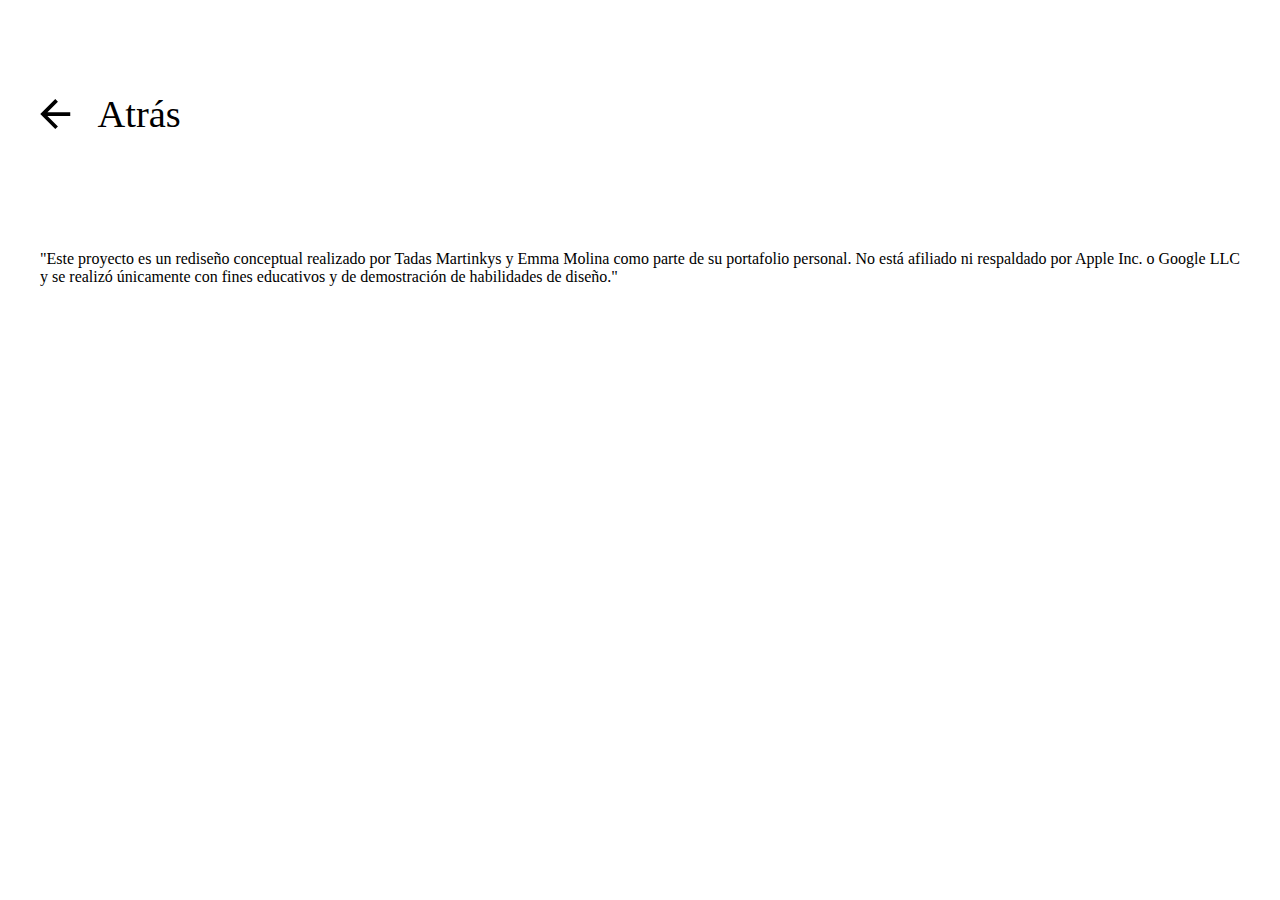
==== proyecto3.html @ 89b725ac "Create proyecto3.html" ====
<!DOCTYPE html>
<html lang="es">
<head>
    <meta charset="UTF-8">
    <meta http-equiv="X-UA-Compatible" content="IE=edge">
    <meta name="viewport" content="width=device-width, initial-scale=1.0">
    <title>Proyecto 2</title>
</head>
<body>

    <div class="wrapper">
        <div class="return-btn">
            <a href="index.html" class="return"><svg class="return-svg" viewBox="0 0 51 51" fill="none" xmlns="http://www.w3.org/2000/svg">
                <path d="M25.3342 50.5551L0.445312 25.6662L25.3342 0.777344L29.7675 5.1329L12.3453 22.5551H50.2231V28.7773H12.3453L29.7675 46.1996L25.3342 50.5551Z" fill="black"/>
            </svg><span class="return">Atrás</span></a>
        </div>
        <img src="assets/proyecto3.png" alt="">

        <p>"Este proyecto es un rediseño conceptual realizado por Tadas Martinkys y Emma Molina como parte de su portafolio personal. No está afiliado ni respaldado por Apple Inc. o Google LLC y se realizó únicamente con fines educativos y de demostración de habilidades de diseño."</p>
</div>

    
    
</body>

<style>
    body {
    display: flex;
    flex-direction: column;
    padding: 2;
    }

    .return-svg {
        width: .8em;
    }

    .return {
        display: flex;
        gap: .7em;
        font-size: 2.4rem;
        text-decoration: none;
        color: black;
    }

    .return-btn {
        display: flex;
        flex-direction: row;
        gap: 1em;
        margin-top: 4em;
        margin-bottom: 5em;
    }

    .return:hover {
         text-decoration: underline;
    }

    img {
        width: 100%;
        max-width: 1200px;
        
    }

    .volver { 
        max-width: 1200px;
        width: auto;
        margin: auto;
    }

@media (min-width: 768px) {

    .wrapper {
        max-width: 1200px;
        margin: 20px auto;
    }

    img {
        margin: auto;
    }
}
</style>
</html>
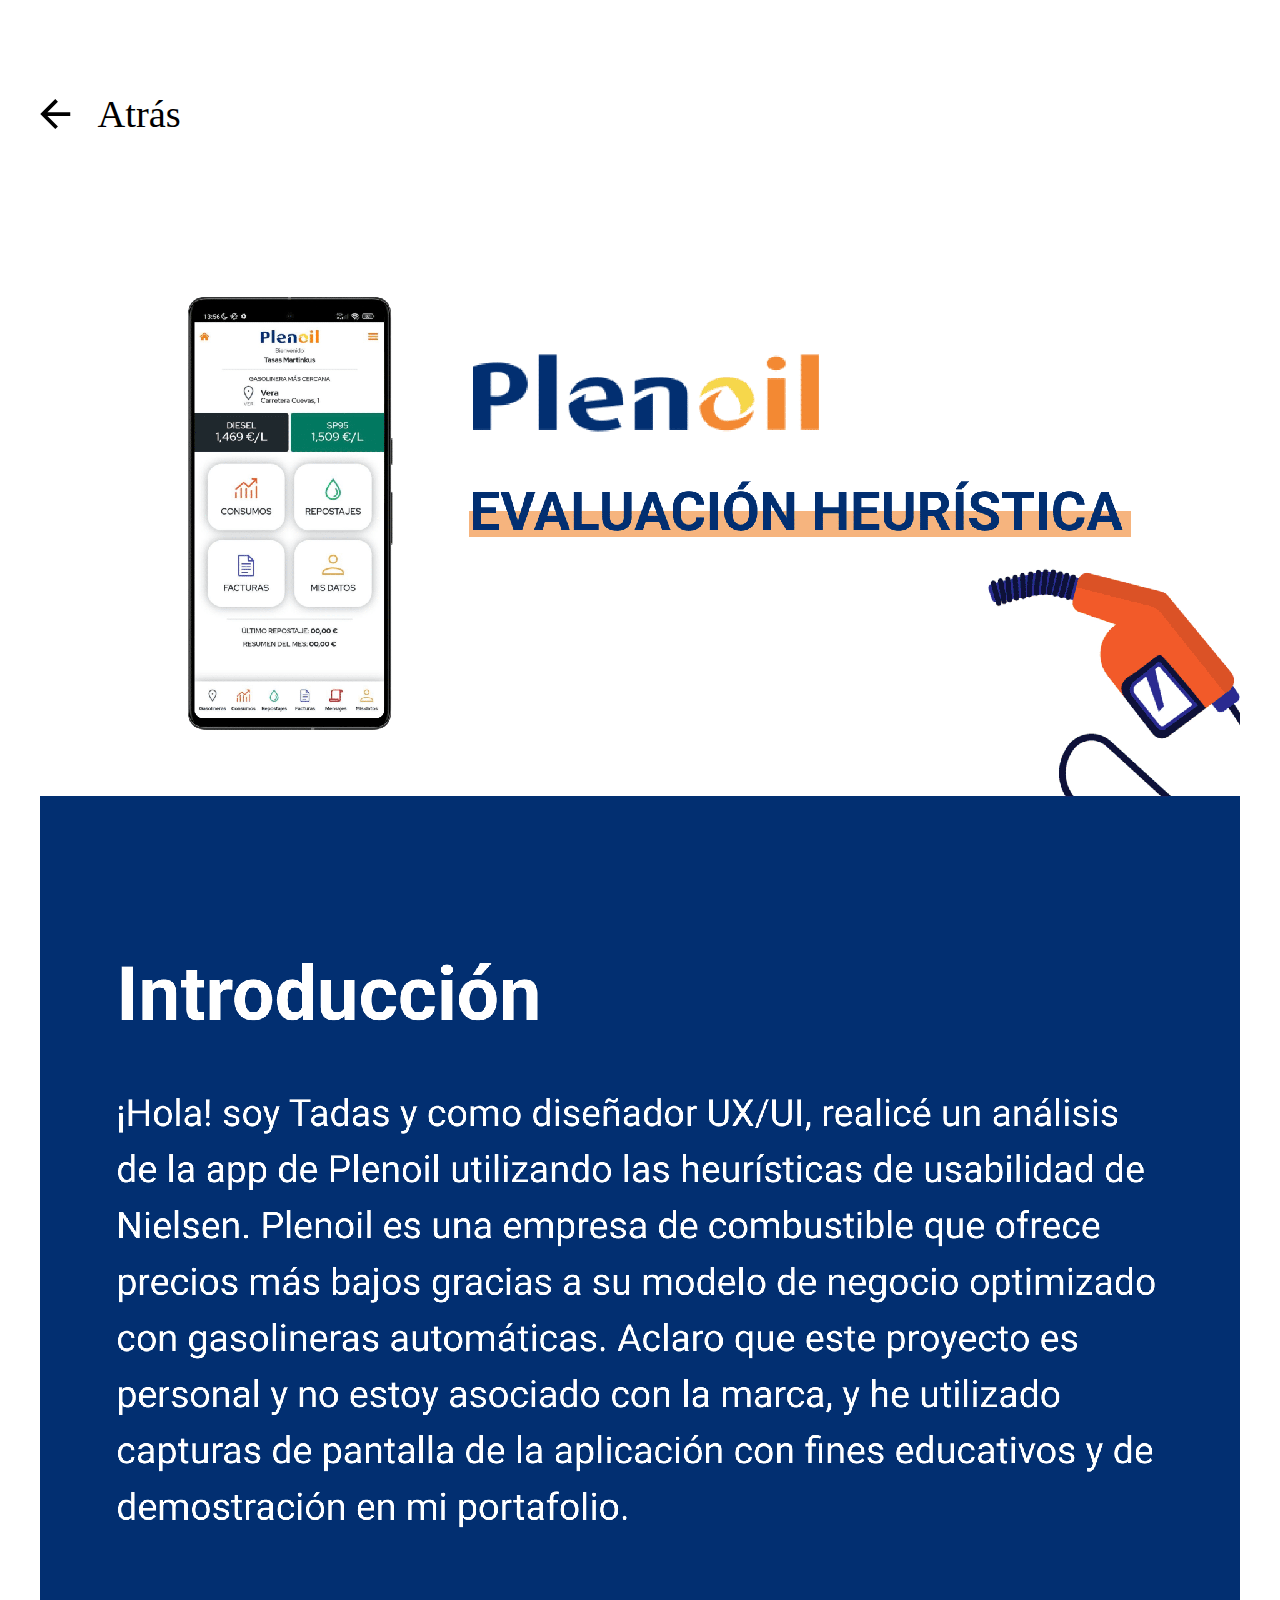
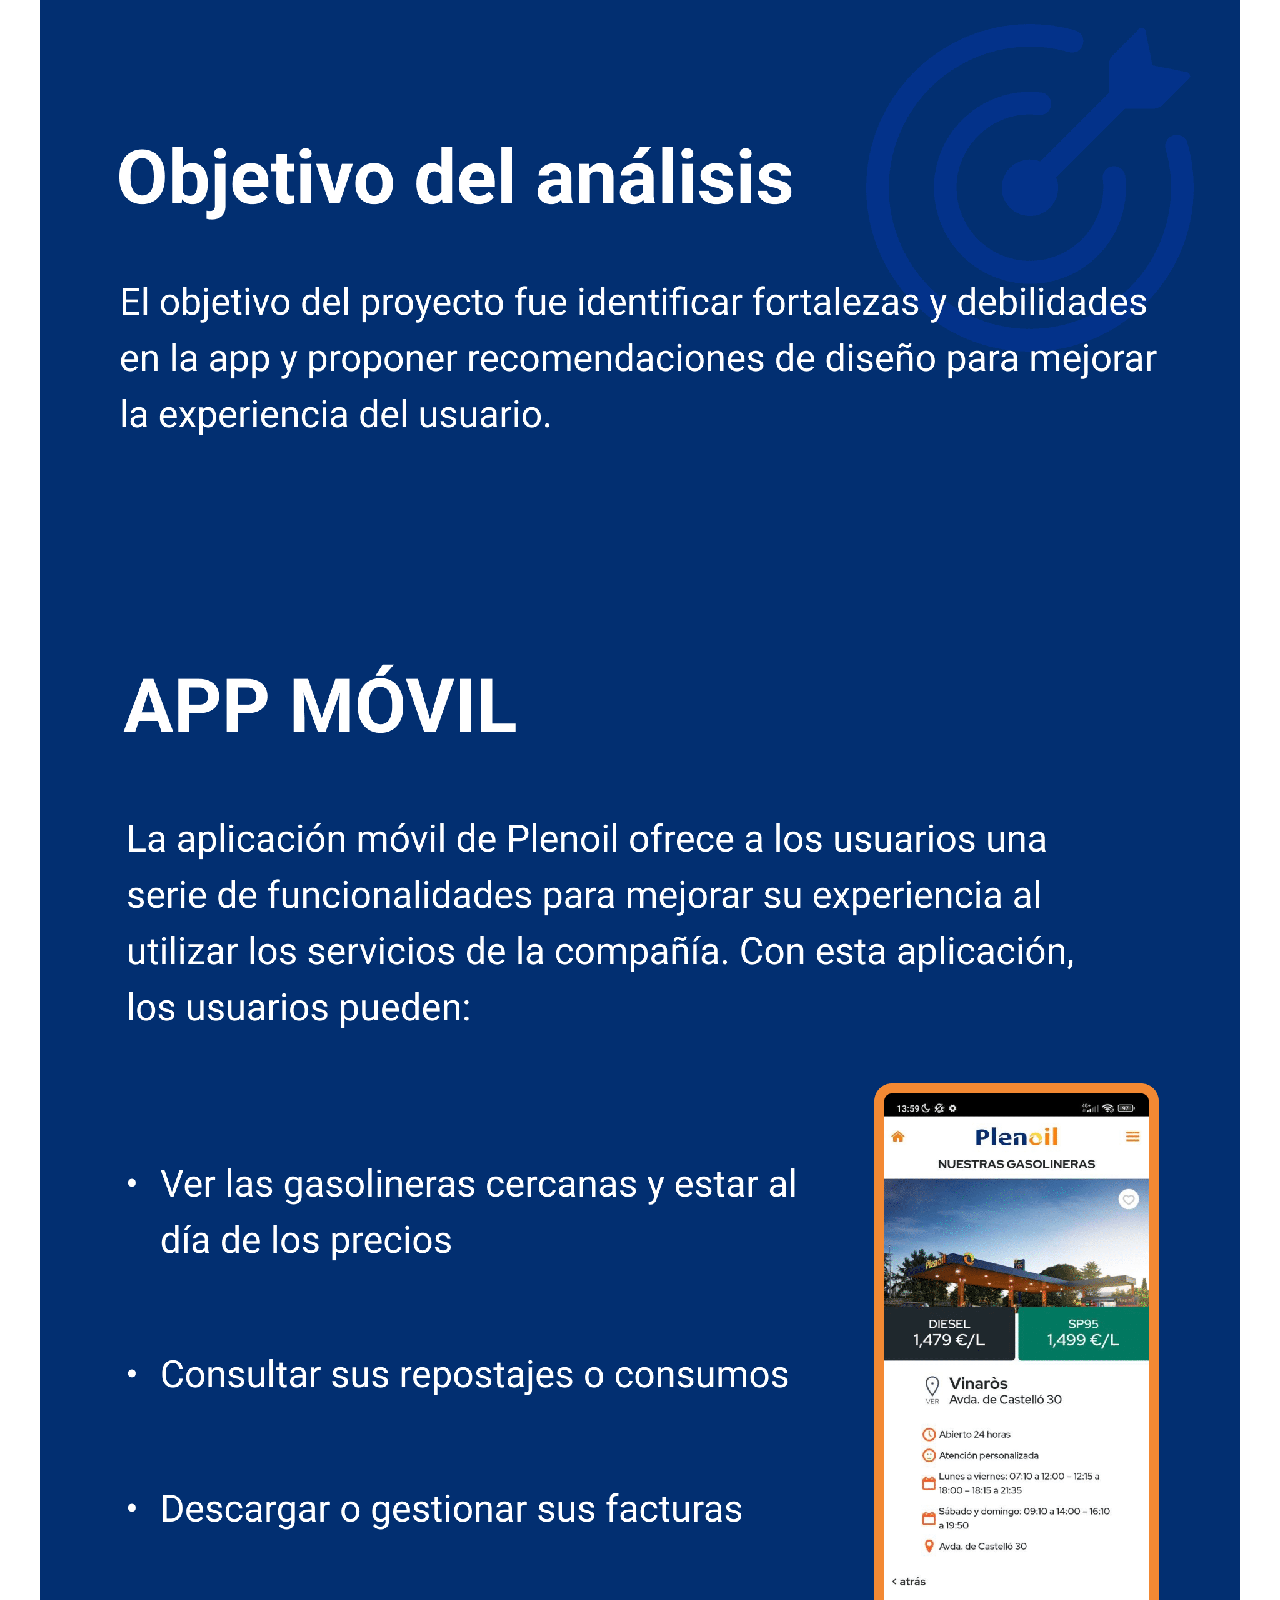
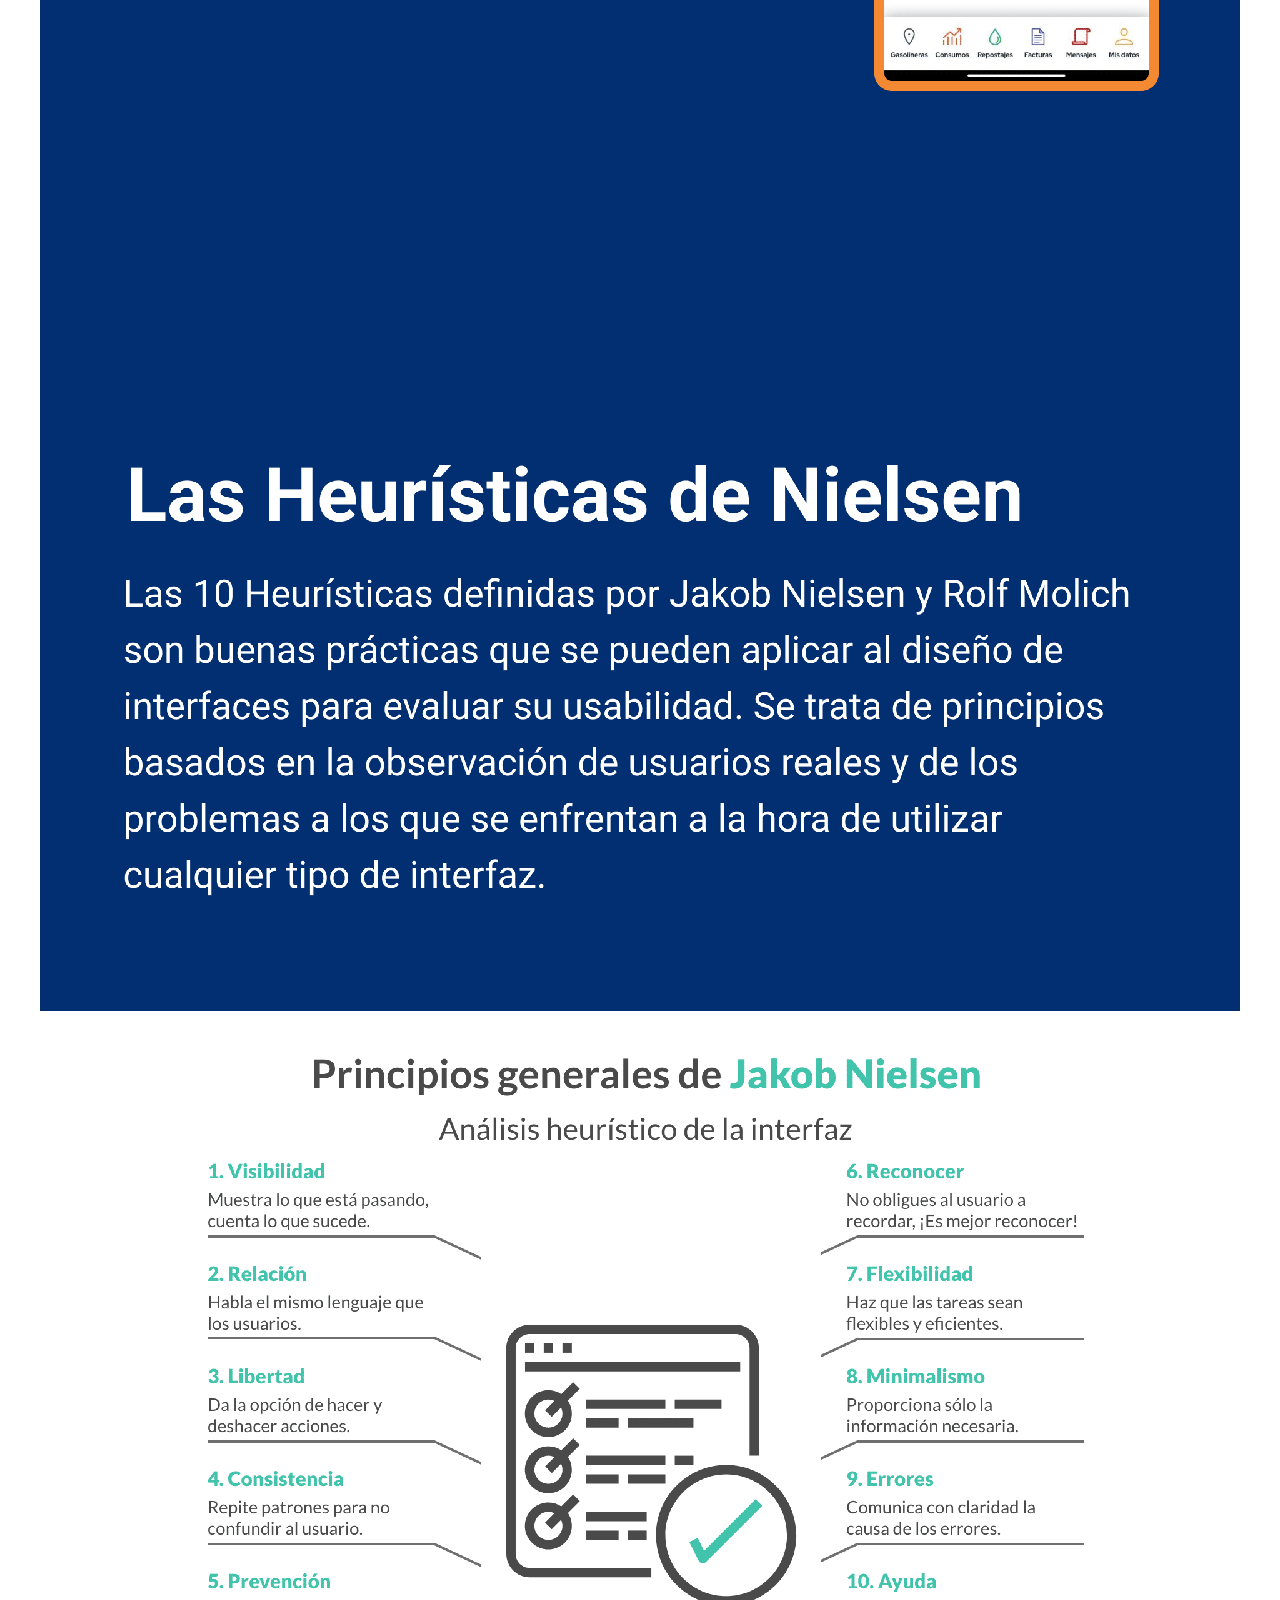
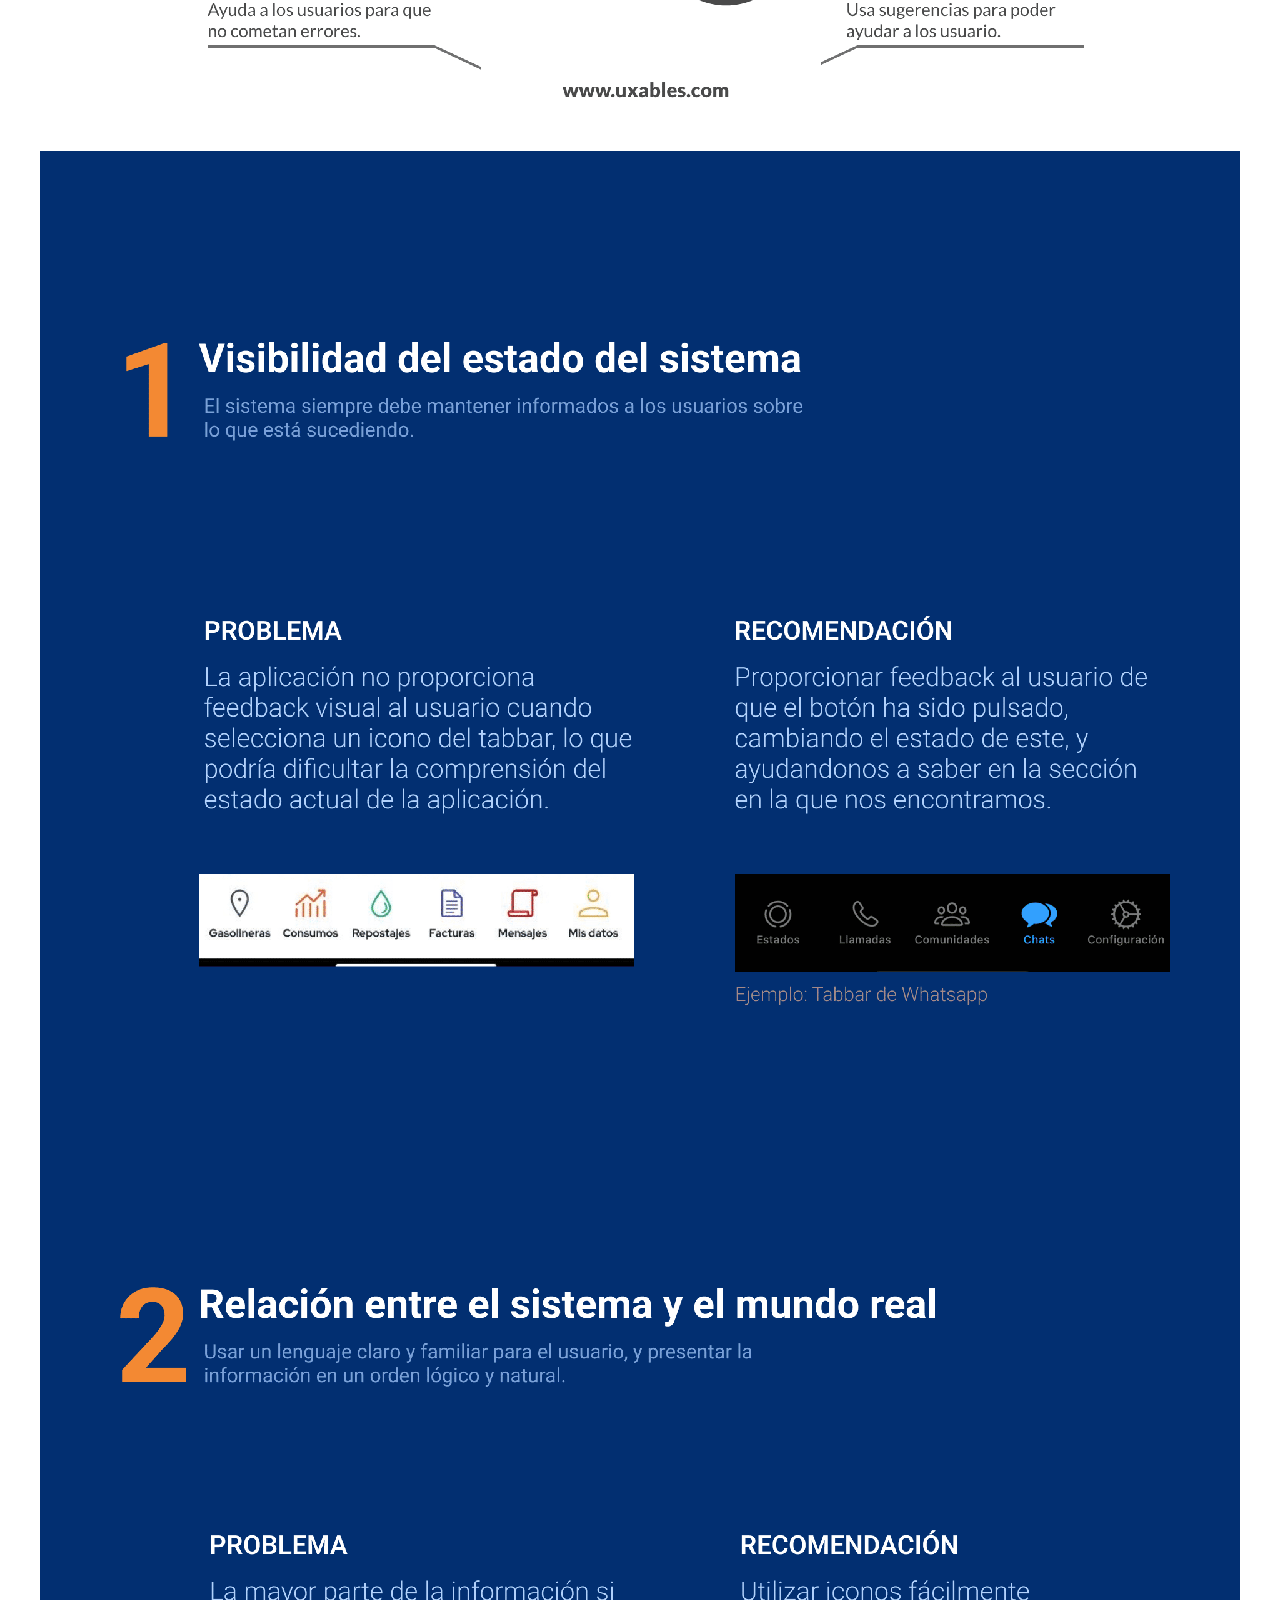
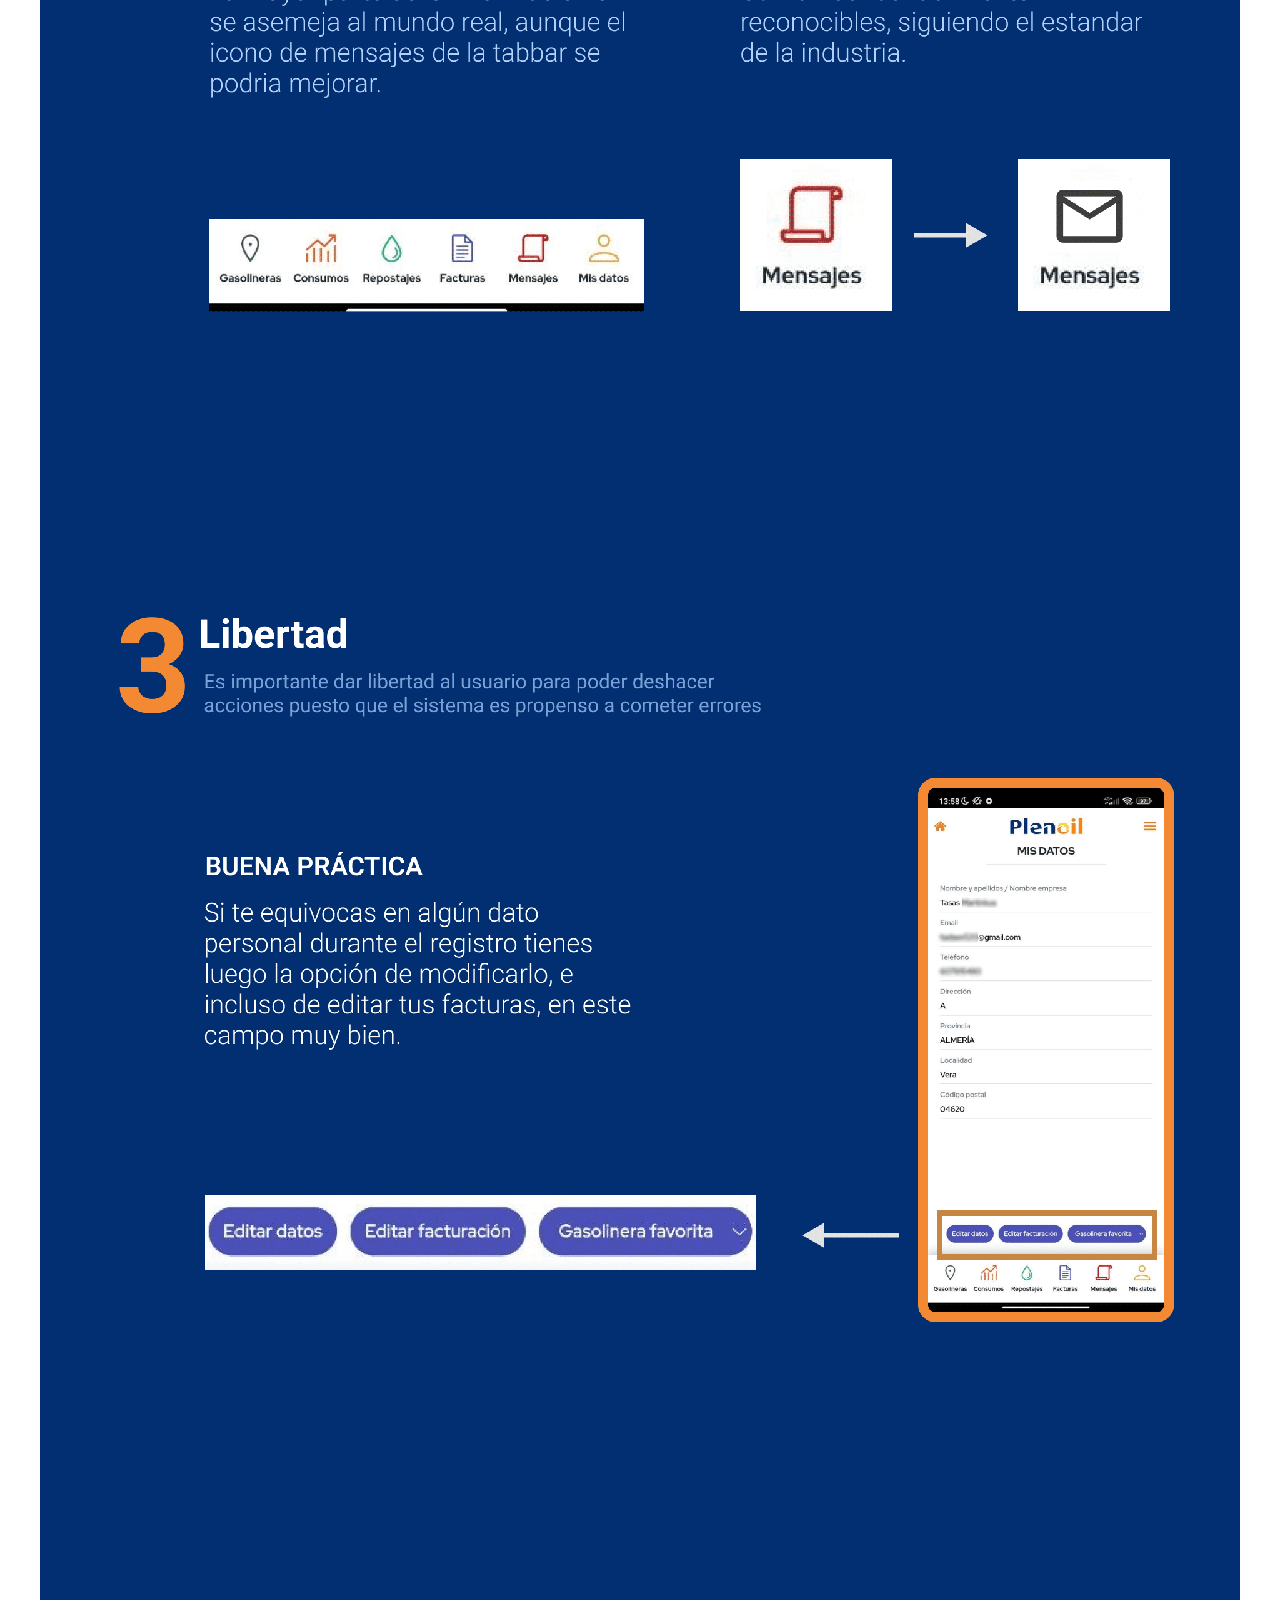
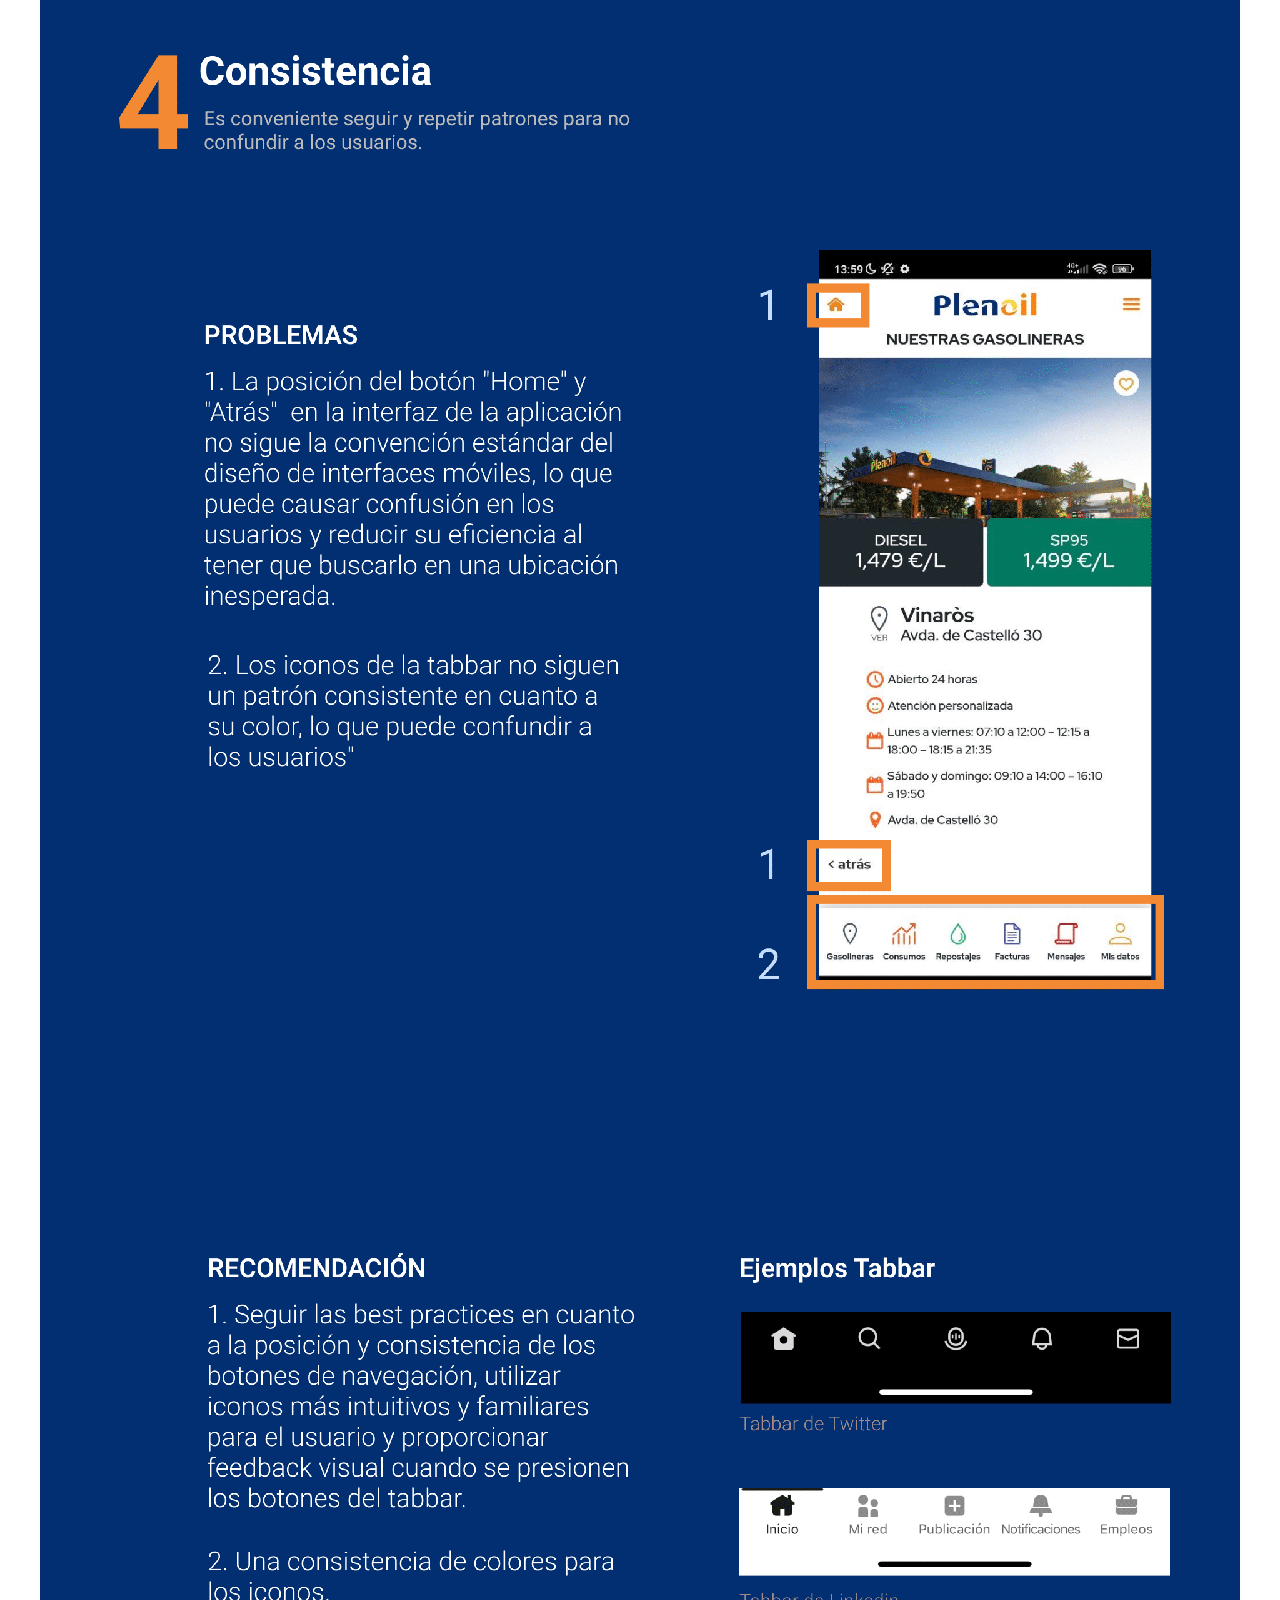
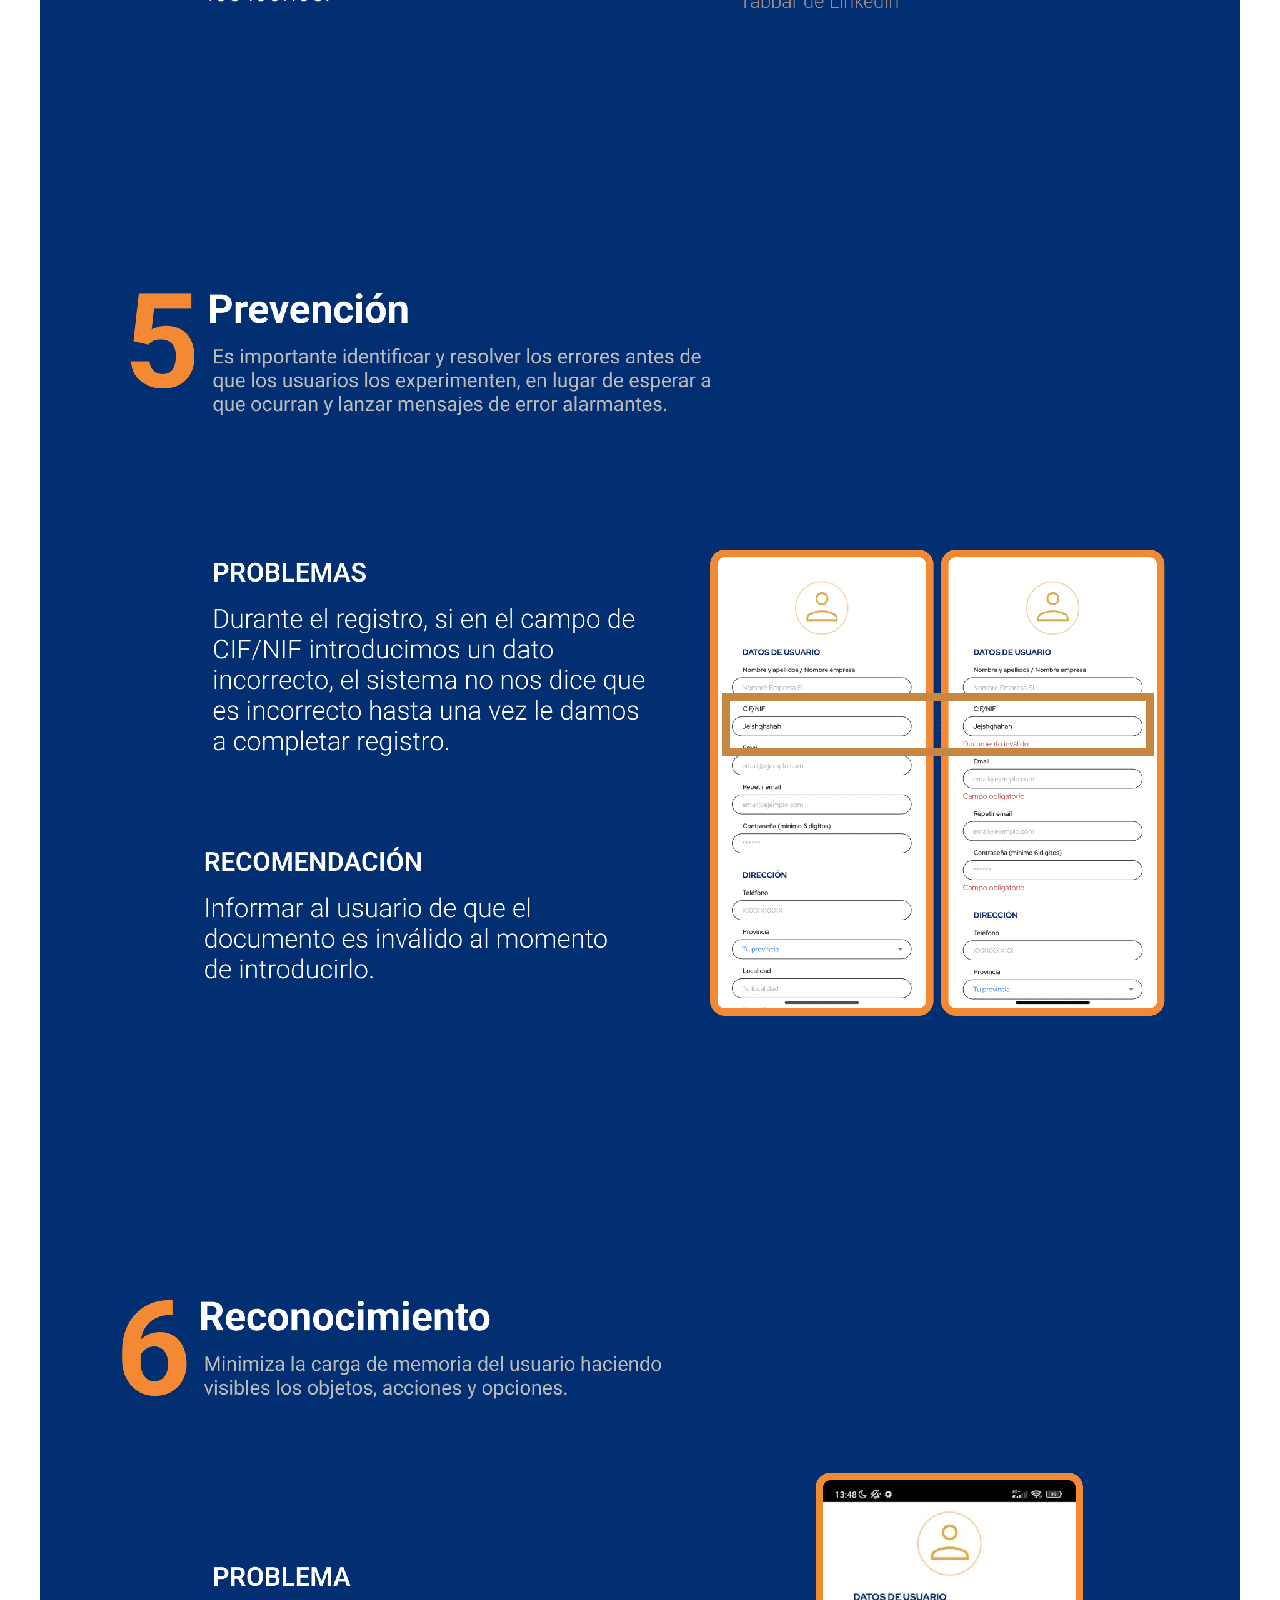
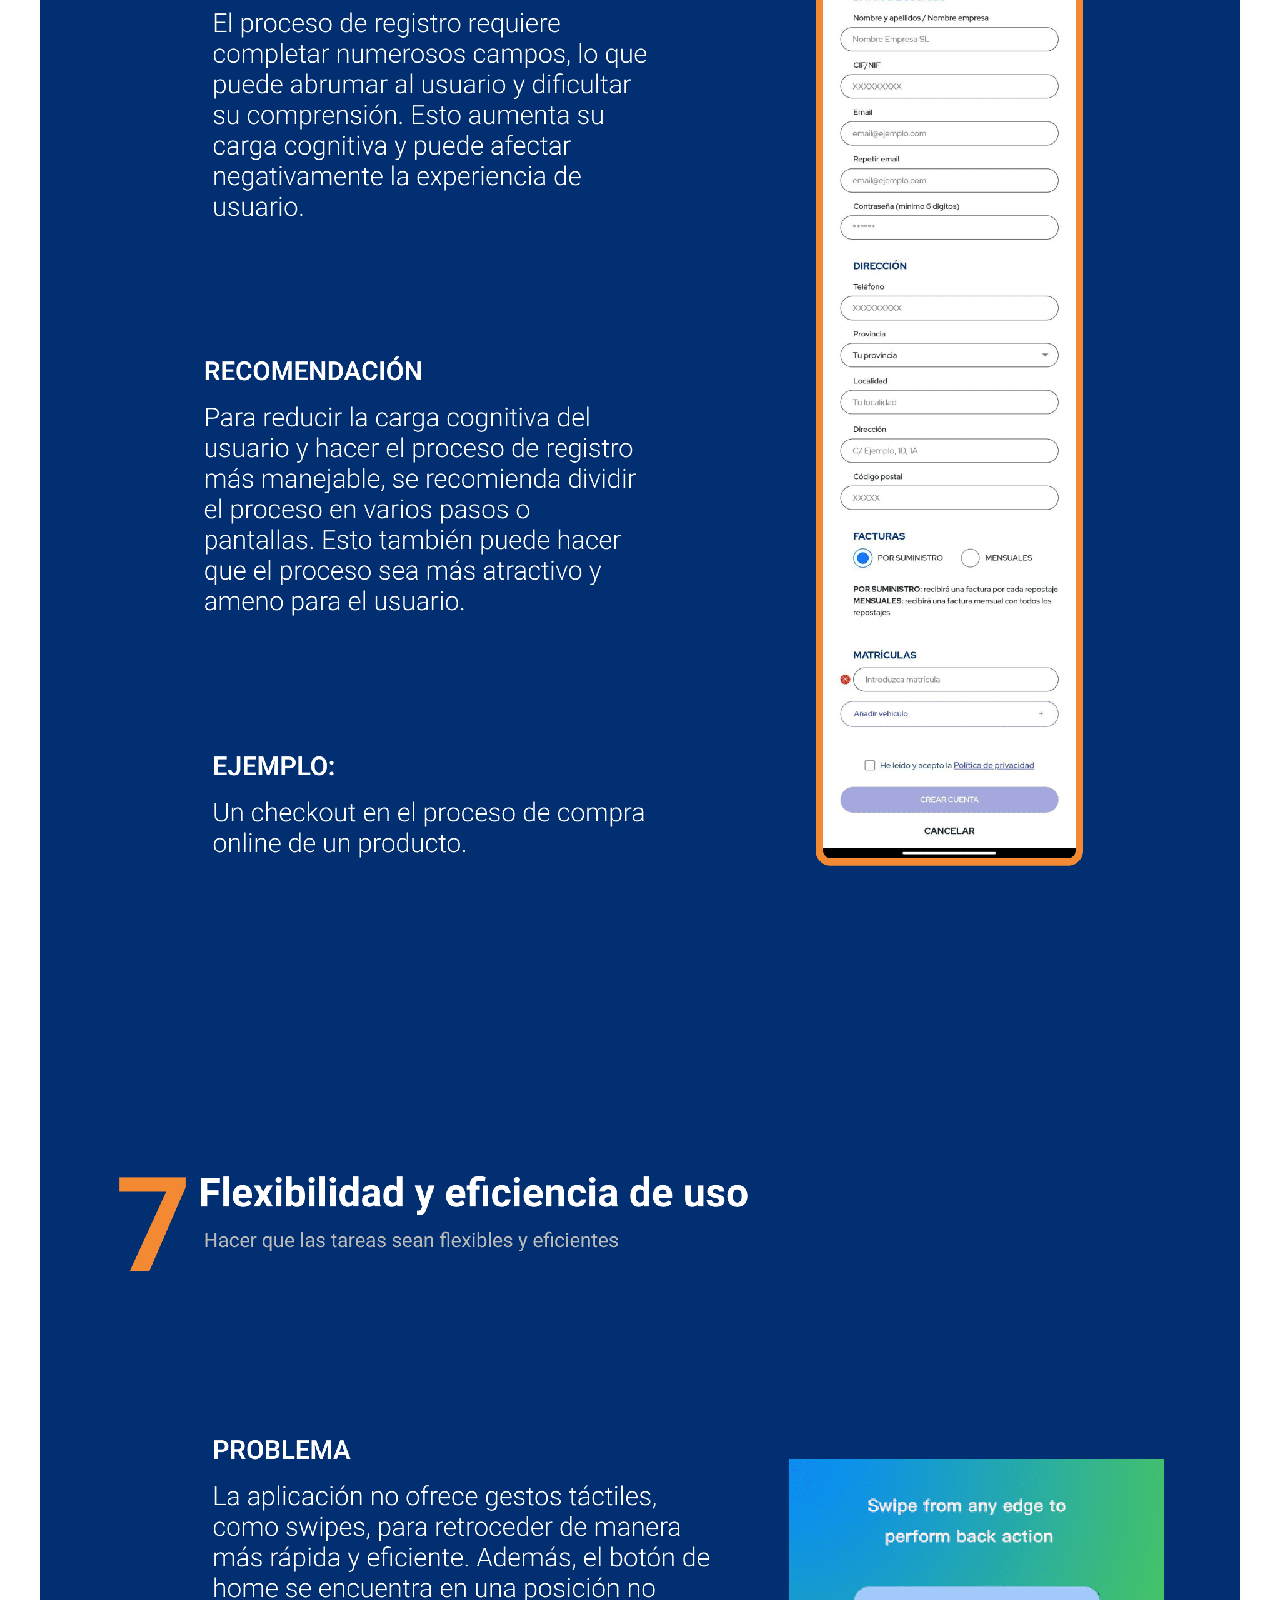
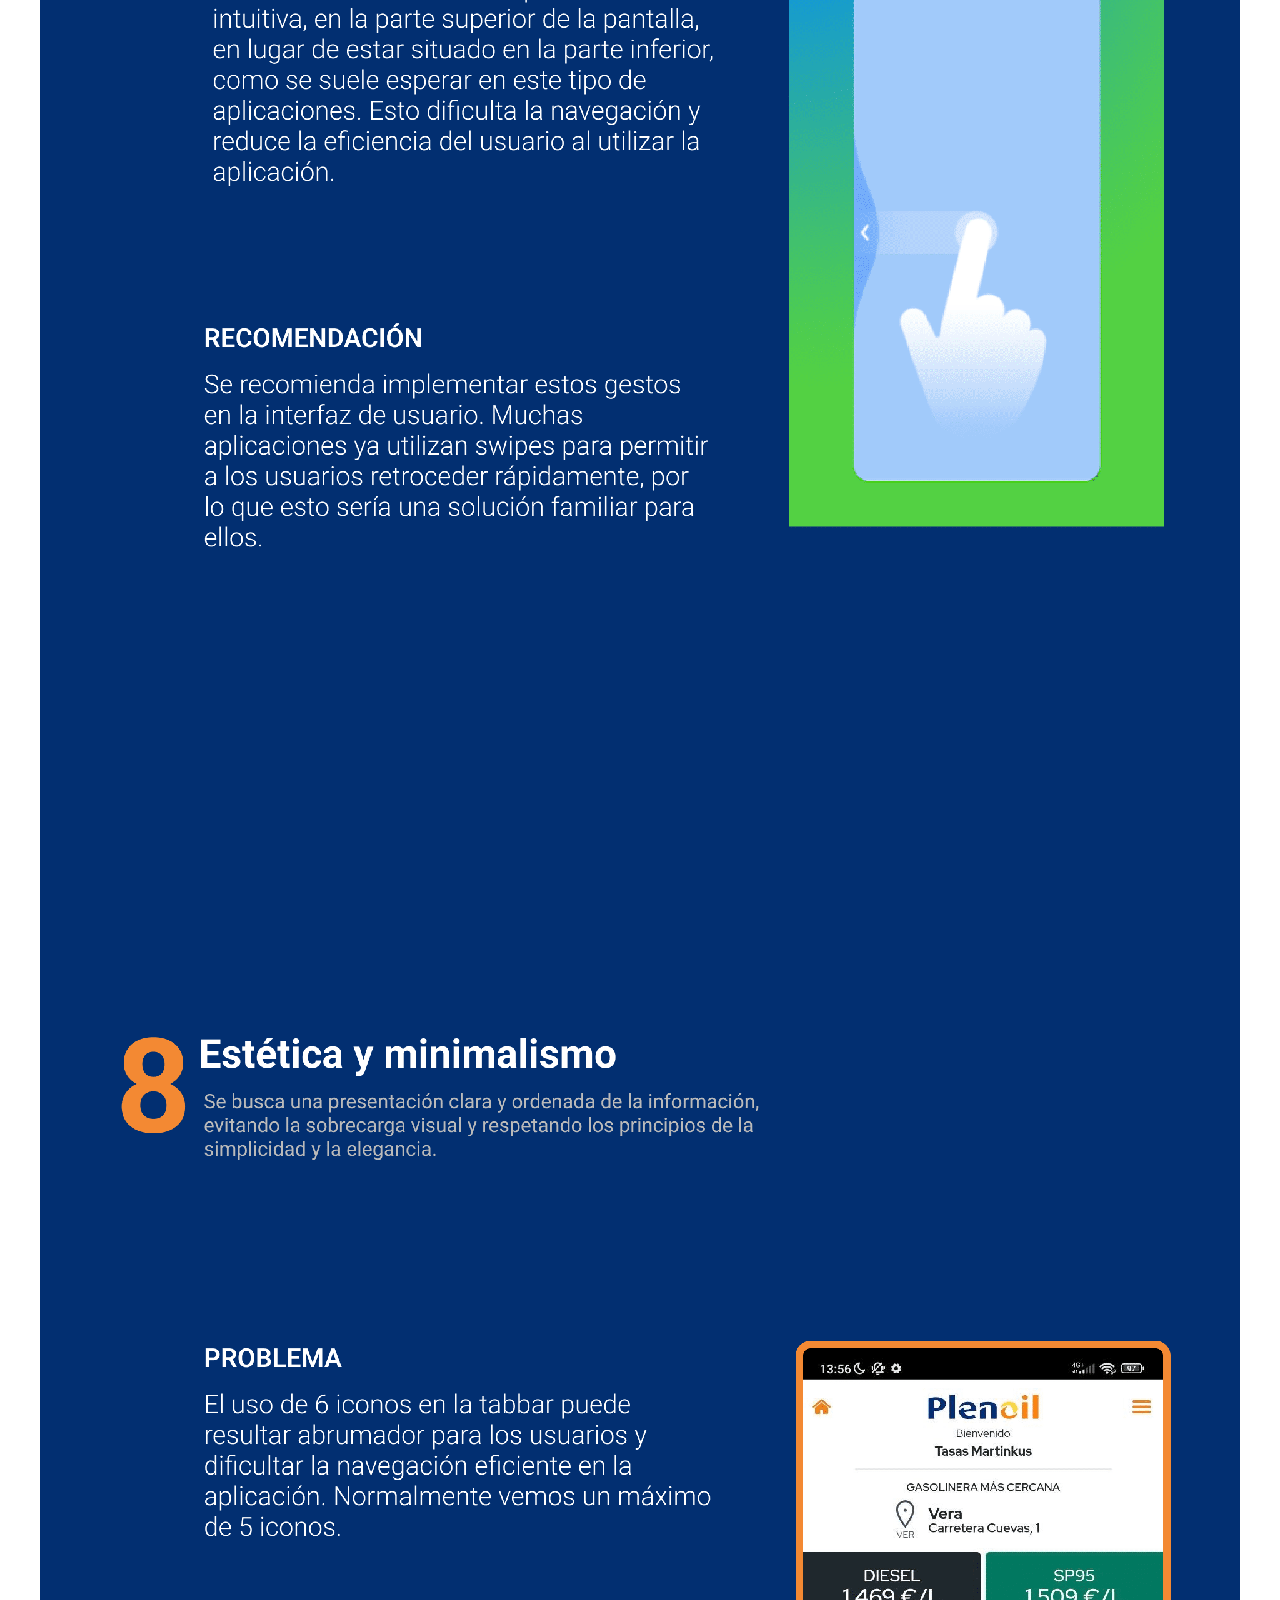
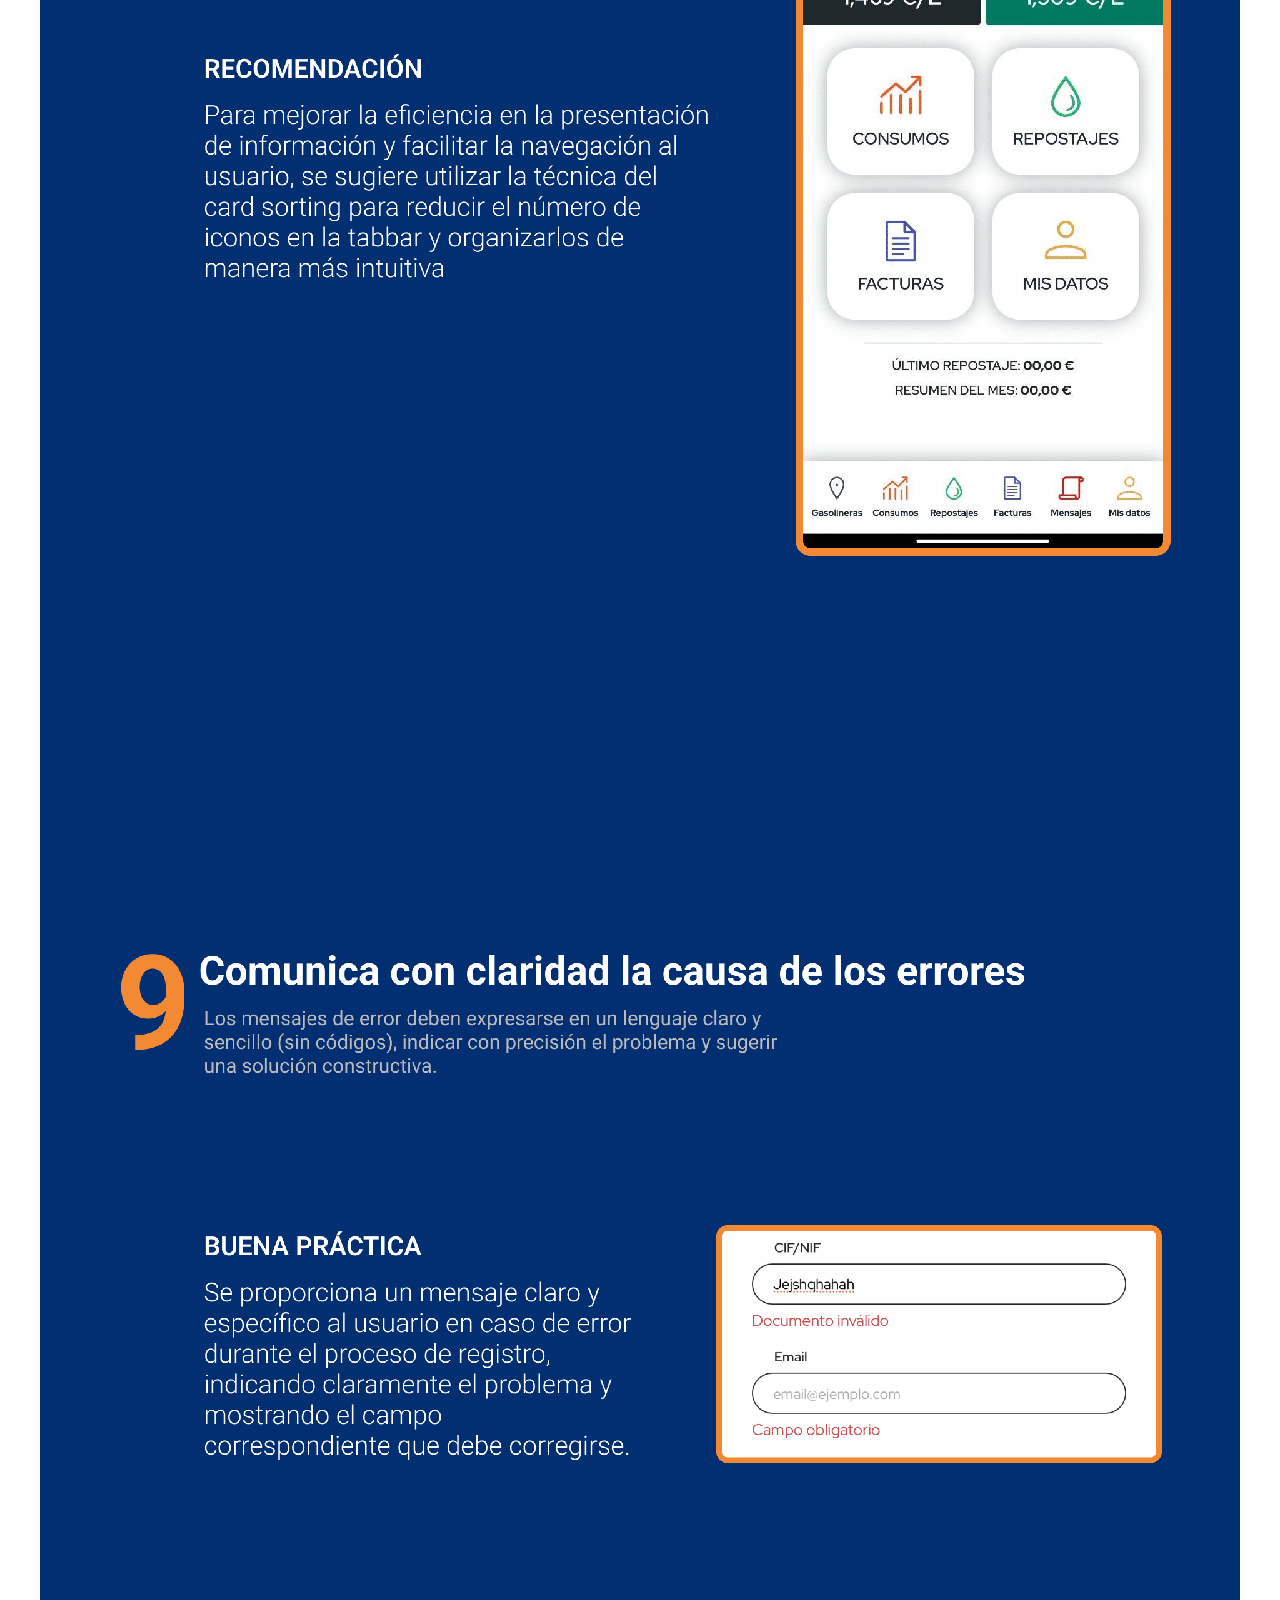
==== commit 85af3dfd: "Update proyecto3.html" ====
--- a/proyecto3.html
+++ b/proyecto3.html
@@ -16,7 +16,6 @@
         </div>
         <img src="assets/proyecto3.png" alt="">
 
-        <p>"Este proyecto es un rediseño conceptual realizado por Tadas Martinkys y Emma Molina como parte de su portafolio personal. No está afiliado ni respaldado por Apple Inc. o Google LLC y se realizó únicamente con fines educativos y de demostración de habilidades de diseño."</p>
 </div>
 
     
